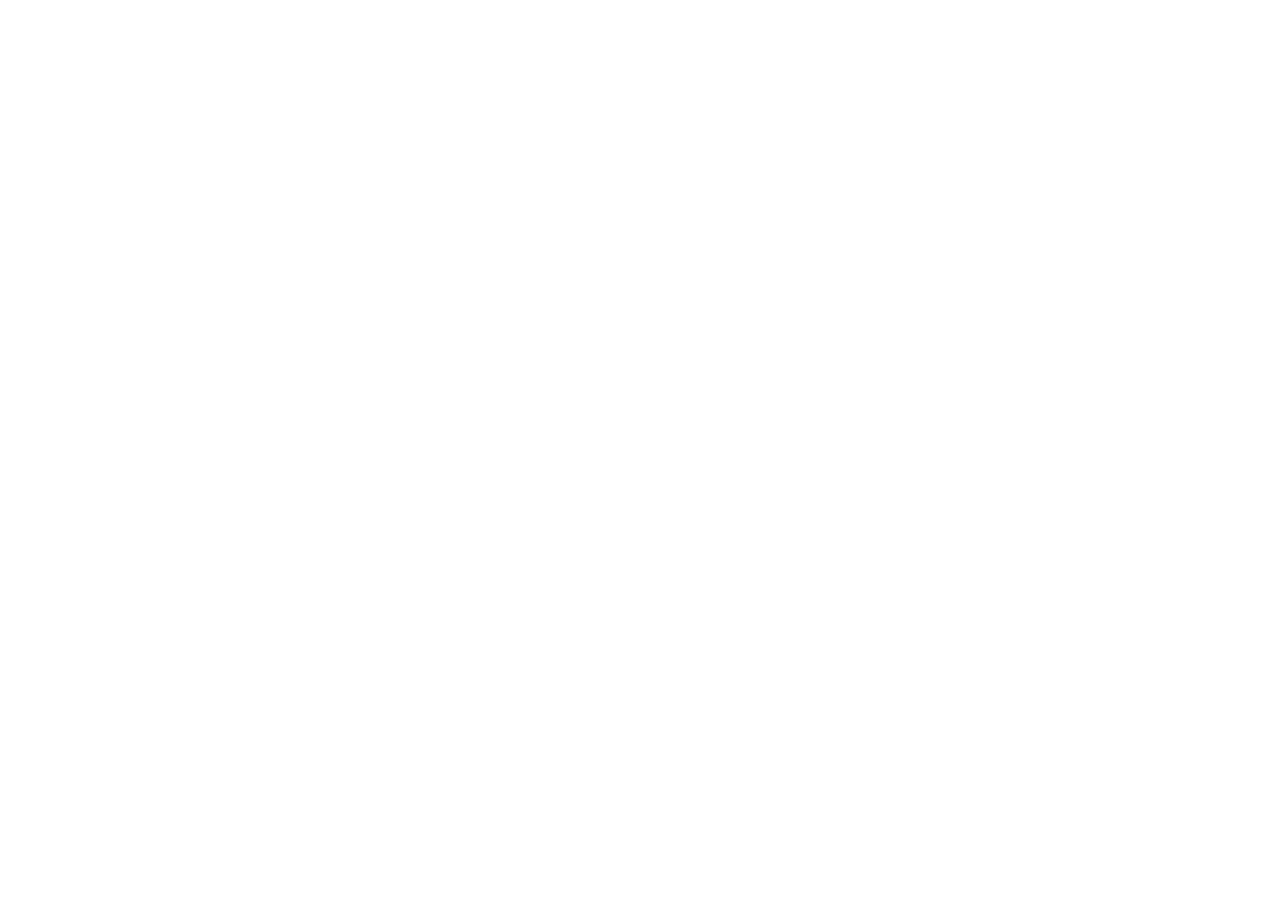
==== oasis/public/index.html @ 92f88943 "upload" ====
<!DOCTYPE html>
<html lang="en">
<head>
    <meta charset="UTF-8">
    <meta name="viewport" content="width=device-width, initial-scale=1.0">
    <title>Document</title>
    <link rel="stylesheet" href="stylesheets/style.css">
    <link rel="preconnect" href="https://fonts.googleapis.com">
    <link rel="preconnect" href="https://fonts.gstatic.com" crossorigin>
    <link href="https://fonts.googleapis.com/css2?family=Source+Sans+Pro:wght@200&display=swap" rel="stylesheet">
    <meta http-equiv="X-UA-Compatible" content="ie=edge">
    <script src="https://kit.fontawesome.com/4fb640db3a.js" crossorigin="anonymous"></script>
</head>
<body background="images/sea_background.png" style="background-size: 100%;">
    <div class="center">
        <div class="logo">
            <a href=""><img src="images/main_logo.png" alt=""></a>
        </div>
        <div class="pick"><a href="customer.html">GO</a></div>
    </div>
    <div class="login">
        <a href="/" class = "login_a">
            <img src="images/login.png" alt="">
        </a>
    </div>
</body>
</html>









































<!-- 
<header>
    <div class="header_main"><a href="/index.html" class="go_main"><img src="images/header_main.jpg" alt=""></a></div>
    <div class="header_select">
        <ol>
            <li>
                <a href="/">NEW ARRIVALS</a>
            </li>
            <li>
                <a href="/">PRODUCTS</a>
            </li>
            <li>
                <a href="/">LOOKBOOK</a>
            </li>
        </ol>
    </div>
</header>
<div class="center">
    <div class="center_1">
    <a href="/"><img src="images/mainshoes.jpg" alt=""></a>
    </div>
    <div class="center_2">
    <ol>
        <li><a href=""><i class="far fa-circle"></i></a></li>
        <li><a href=""><i class="far fa-circle"></i></a></li>
        <li><a href=""><i class="far fa-circle"></i></a></li>
    </ol>
    </div>  
    <div class="center_3">
        <div class="center_3_1"><a href="/"><i class="fas fa-chevron-left"></i></a></div>
        <div class="center_3_2"><a href="/"><i class="fas fa-chevron-right"></i></a></div>
    </div>
</div>


    <div class="main_1">
        <div class="main_1_name">
            <h2>SHOES</h2>
        </div>
        <div class="main_1_product">
            <div class="main_1_product_items">
                <a href="">
                    <img src="images/asics1.jpg" alt="">
                    <span>asics1</span>
                    <span>₩ 300,000</span>
                </a>
            </div>
            <div class="main_1_product_items">
                <a href="">
                    <img src="images/asics2.jpg" alt="">
                    <span>asics2</span>
                    <span>₩ 300,000</span>
                </a>
            </div>
            <div class="main_1_product_items">
                <a href="">
                    <img src="images/asics3.jpg" alt="">
                    <span>asics3</span>
                    <span>₩ 300,000</span>
                </a>
            </div>
            <div class="main_1_product_items">
                <a href="">
                    <img src="images/asics4.jpg" alt="">
                    <span>asics4</span>
                    <span>₩ 300,000</span>
                </a>
            </div>
            <div class="main_1_product_items">
                <a href="">
                    <img src="images/asics5.jpg" alt="">
                    <span>asics5</span>
                    <span>₩ 300,000</span>
                </a>
            </div>
            <div class="main_1_product_items">
                <a href="">
                    <img src="images/asics6.jpg" alt="">
                    <span>asics6</span>
                    <span>₩ 300,000</span>
                </a>
            </div>
        </div>
    </div>
    
    <div class="cross_1"> 
        <img src="images/asics5.jpg" alt="">
        <div class="cross_words_1">
            <h2>ITEMS</h2>
            <h2>아이템</h2>
        </div>
    </div>

    <div class="main_2">
        <div class="main_2_name">
            <h2>GLASSES</h2>
        </div>
        <div class="main_2_product">
            <div class="main_2_product_items">
                <a href="">
                    <img src="images/asics1.jpg" alt="">
                    <span>asics1</span>
                    <span>₩ 300,000</span>
                </a>
            </div>
            <div class="main_2_product_items">
                <a href="">
                    <img src="images/asics2.jpg" alt="">
                    <span>asics2</span>
                    <span>₩ 300,000</span>
                </a>
            </div>
            <div class="main_2_product_items">
                <a href="">
                    <img src="images/asics3.jpg" alt="">
                    <span>asics3</span>
                    <span>₩ 300,000</span>
                </a>
            </div>
            <div class="main_2_product_items">
                <a href="">
                    <img src="images/asics4.jpg" alt="">
                    <span>asics4</span>
                    <span>₩ 300,000</span>
                </a>
            </div>
            <div class="main_2_product_items">
                <a href="">
                    <img src="images/asics5.jpg" alt="">
                    <span>asics5</span>
                    <span>₩ 300,000</span>
                </a>
            </div>
            <div class="main_2_product_items">
                <a href="">
                    <img src="images/asics6.jpg" alt="">
                    <span>asics6</span>
                    <span>₩ 300,000</span>
                </a>
            </div>
        </div>
    </div>

    <div class="cross_2"> 
        <img src="images/asics5.jpg" alt="">
        <div class="cross_words_2">
            <h2>ITEMS</h2>
            <h2>아이템</h2>
        </div>
    </div>

    <div class="main_3">
        <span>LOOKBOOK</span>

        <div class="main_3_images">
            <img src="images/asics1.jpg" alt="">
            <img src="images/asics3.jpg" alt="">
            <img src="images/asics5.jpg" alt="">
            <img src="images/obsidian.jpg" alt="">
        </div>
    </div>

    <footer>
        <div class="footer_main"><a href=""><img src="" alt=""></a></div>
        <div class="footer_info">
            <div class="footer_info_1">
                <span>고객센터 : 1544-1234</span>
                <span>AM 10:00 ~ PM 5:00 (토, 일, 공유일 휴무)</span>
            </div>
            <div class="footer_info_2">
                <span>팀명 : 신기루</span>
                <span>주소 : 오아시스해커톤</span>
                <span></span>
                <span></span>
            </div>
            <div class="copyrights">
                <span>‌Copyrights © 2020 by ‌‌‌신기루. All Rights Reserved.</span>
            </div>
        </div>
    </footer> -->
---- oasis/public/stylesheets/style.css ----
body {
  margin: 0;
}
a {
  color: white;
}

.center {
  position: absolute;
  top: 50%;
  left: 50%;
  width: 500px;
  height: 300px;
  margin-left: -250px;
  margin-top: -150px;
  display: flex;
  flex-direction: column;
  justify-content: space-between;
}
.center > div {
  text-align: center;
}
.center .honam {
  font-size: 60px;
  color: white;
  font-weight: 900;
}

.center .honambox {
  font-size: 30px;
  color: white;
}

.login {
  text-align: end;
  margin-top: 15px;
  margin-right: 15px;
}
.login a {
  text-decoration: none;
}
.pick a {
  text-decoration: none;
  font-size: 20px;
  font-weight: 600;
}
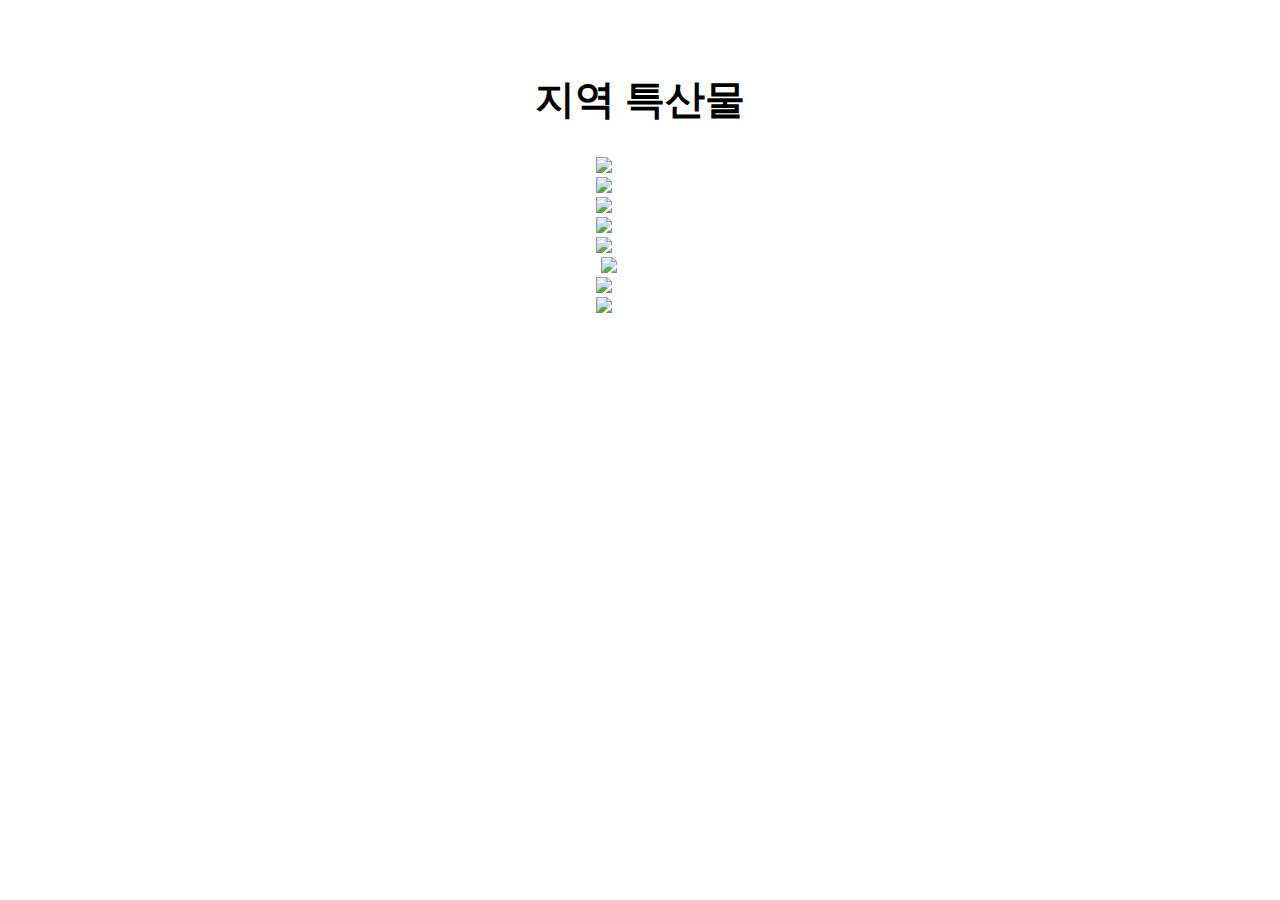
==== commit c79d8a3c: "main" ====
--- a/oasis/public/index.html
+++ b/oasis/public/index.html
@@ -10,19 +10,78 @@
     <link href="https://fonts.googleapis.com/css2?family=Source+Sans+Pro:wght@200&display=swap" rel="stylesheet">
     <meta http-equiv="X-UA-Compatible" content="ie=edge">
     <script src="https://kit.fontawesome.com/4fb640db3a.js" crossorigin="anonymous"></script>
+    <link rel="stylesheet" href="node_modules/@splidejs/splide/dist/css/splide.min.css">
+    <script src = "javascripts/index.js" defer></script>
+    <script src="http://code.jquery.com/jquery-latest.min.js"></script>
 </head>
-<body background="images/sea_background.png" style="background-size: 100%;">
-    <div class="center">
-        <div class="logo">
-            <a href=""><img src="images/main_logo.png" alt=""></a>
-        </div>
-        <div class="pick"><a href="customer.html">GO</a></div>
+<body>
+    <link rel="stylesheet" href="https://cdnjs.cloudflare.com/ajax/libs/Swiper/4.5.1/css/swiper.min.css">
+<script src="https://cdnjs.cloudflare.com/ajax/libs/Swiper/4.5.1/js/swiper.min.js"></script>
+    <div class="first_page">
+        <img src="images/sea_background.png" alt="">
+        <div class="center">
+            <div class="logo">
+                <a href=""><img src="images/main_logo.png" alt=""></a>
+            </div>
+        </div>
     </div>
     <div class="login">
         <a href="/" class = "login_a">
             <img src="images/login.png" alt="">
         </a>
     </div>
+    <div class="second_page">
+        <img src="images/land_background.png" alt="">
+    </div>
+        <header>
+            <span>지역 특산물</span>
+        </header>  
+            <div class="main_1">
+                <div class="main_1_product">
+                    <div class="swiper-container">
+                        <div class="swiper-wrapper">
+                            <div class="swiper-slide">
+                                <a href="bak.html"><img src="images/bak.png"><span>₩ 300,000</span></a>
+                            </div>
+                            <div class="swiper-slide">
+                                <a href="peach.html"><img src="images/bok.png"><span>₩ 300,000</span></a>
+                            </div>
+                            <div class="swiper-slide">
+                                <a href="watermelon.html"><img src="images/soo.png"><span>₩ 300,000</span></a>
+                            </div>
+                            <div class="swiper-slide">
+                                <a href="insam.html"><img src="images/in.png"><span>₩ 300,000</span></a>
+                            </div>
+                            <div class="swiper-slide">
+                                <a href="kimchi.html"><img src="images/kim.png"><span>₩ 300,000</span></a>
+                            </div>
+                            <div class="swiper-slide">
+                                <a href="gool.html"><<img src="images/gool.png"><span>₩ 300,000</span></a>
+                            </div>
+                            <div class="swiper-slide">
+                                <a href="ohdi.html"><img src="images/oh.png"><span>₩ 300,000</span></a>
+                            </div>
+                            <div class="swiper-slide">
+                                <a href="ssal.html"><img src="images/ssal.png"><span>₩ 300,000</span></a>
+                            </div>
+                        </div>
+                        <div class="swiper-button-next">
+                        </div>
+                        <div class="swiper-button-prev">
+                        </div>
+                        <div class="swiper-pagination"></div>
+                    </div>
+                    
+                </div>
+            </div>
+        </div>
+
+    <footer>
+        <img src="images/footer.png" alt="">
+    </footer>
+    <script>
+
+    </script>
 </body>
 </html>
 
@@ -245,4 +304,5 @@
                 <span>‌Copyrights © 2020 by ‌‌‌신기루. All Rights Reserved.</span>
             </div>
         </div>
-    </footer> -->+    </footer> -->
+
--- a/oasis/public/stylesheets/style.css
+++ b/oasis/public/stylesheets/style.css
@@ -4,18 +4,22 @@
 a {
   color: white;
 }
-
+.first_page {
+  width: 100%;
+  height: auto;
+}
+.first_page img {
+  width: 100%;
+  margin-bottom: 20px;
+}
 .center {
   position: absolute;
   top: 50%;
   left: 50%;
   width: 500px;
-  height: 300px;
+  height: 200px;
   margin-left: -250px;
-  margin-top: -150px;
-  display: flex;
-  flex-direction: column;
-  justify-content: space-between;
+  margin-top: -100px;
 }
 .center > div {
   text-align: center;
@@ -32,15 +36,65 @@
 }
 
 .login {
-  text-align: end;
+  position: absolute;
+  top: 0;
+  right: 0;
   margin-top: 15px;
   margin-right: 15px;
 }
 .login a {
   text-decoration: none;
 }
-.pick a {
-  text-decoration: none;
-  font-size: 20px;
-  font-weight: 600;
+.second_page img {
+  margin-top: 0;
+  width: 100%;
 }
+header {
+  font-size: 40px;
+  text-align: center;
+  margin-top: 30px;
+  margin-bottom: 30px;
+  font-weight: 900;
+}
+.main_1 .circle {
+  margin-left: 50%;
+  margin-bottom: 40px;
+}
+
+.main_1 .circle ol {
+  list-style: none;
+  display: flex;
+  padding-left: 0;
+  margin-left: -52px;
+}
+
+.main_1 .circle li {
+  padding-right: 10px;
+}
+.fas {
+  color: gray;
+}
+.swiper-container {
+  height: 420px;
+  border-radius: 7px;
+}
+
+.swiper-slide {
+  text-align: center;
+  display: flex;
+  align-items: center;
+  justify-content: center;
+  flex-direction: column;
+}
+.swiper-slide img {
+  max-width: 100%; /* 이미지 최대너비를 제한, 슬라이드에 이미지가 여러개가 보여질때 필요 */
+  /* 이 예제에서 필요해서 설정했습니다. 상황에따라 다를 수 있습니다. */
+}
+.swiper-button-next {
+  color: gray;
+}
+
+footer img {
+  margin-top: 10px;
+  width: 100%;
+}
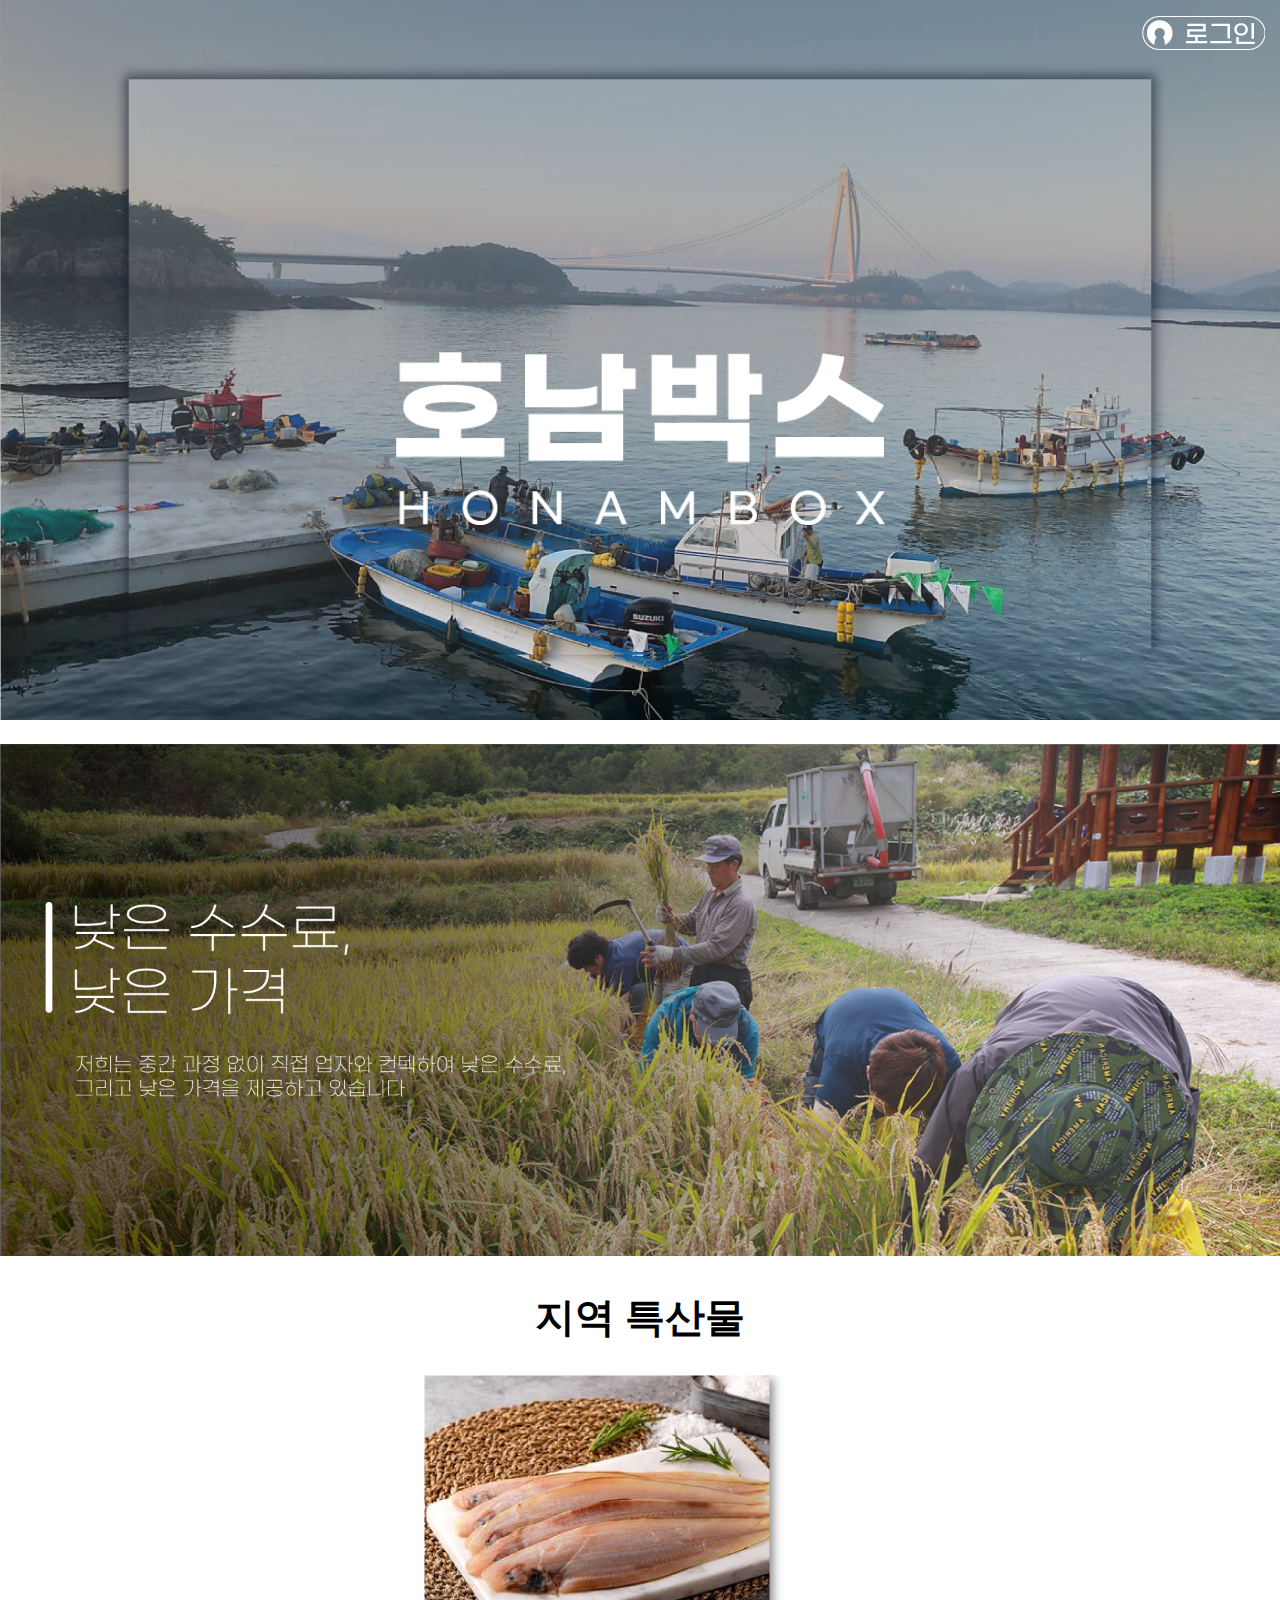
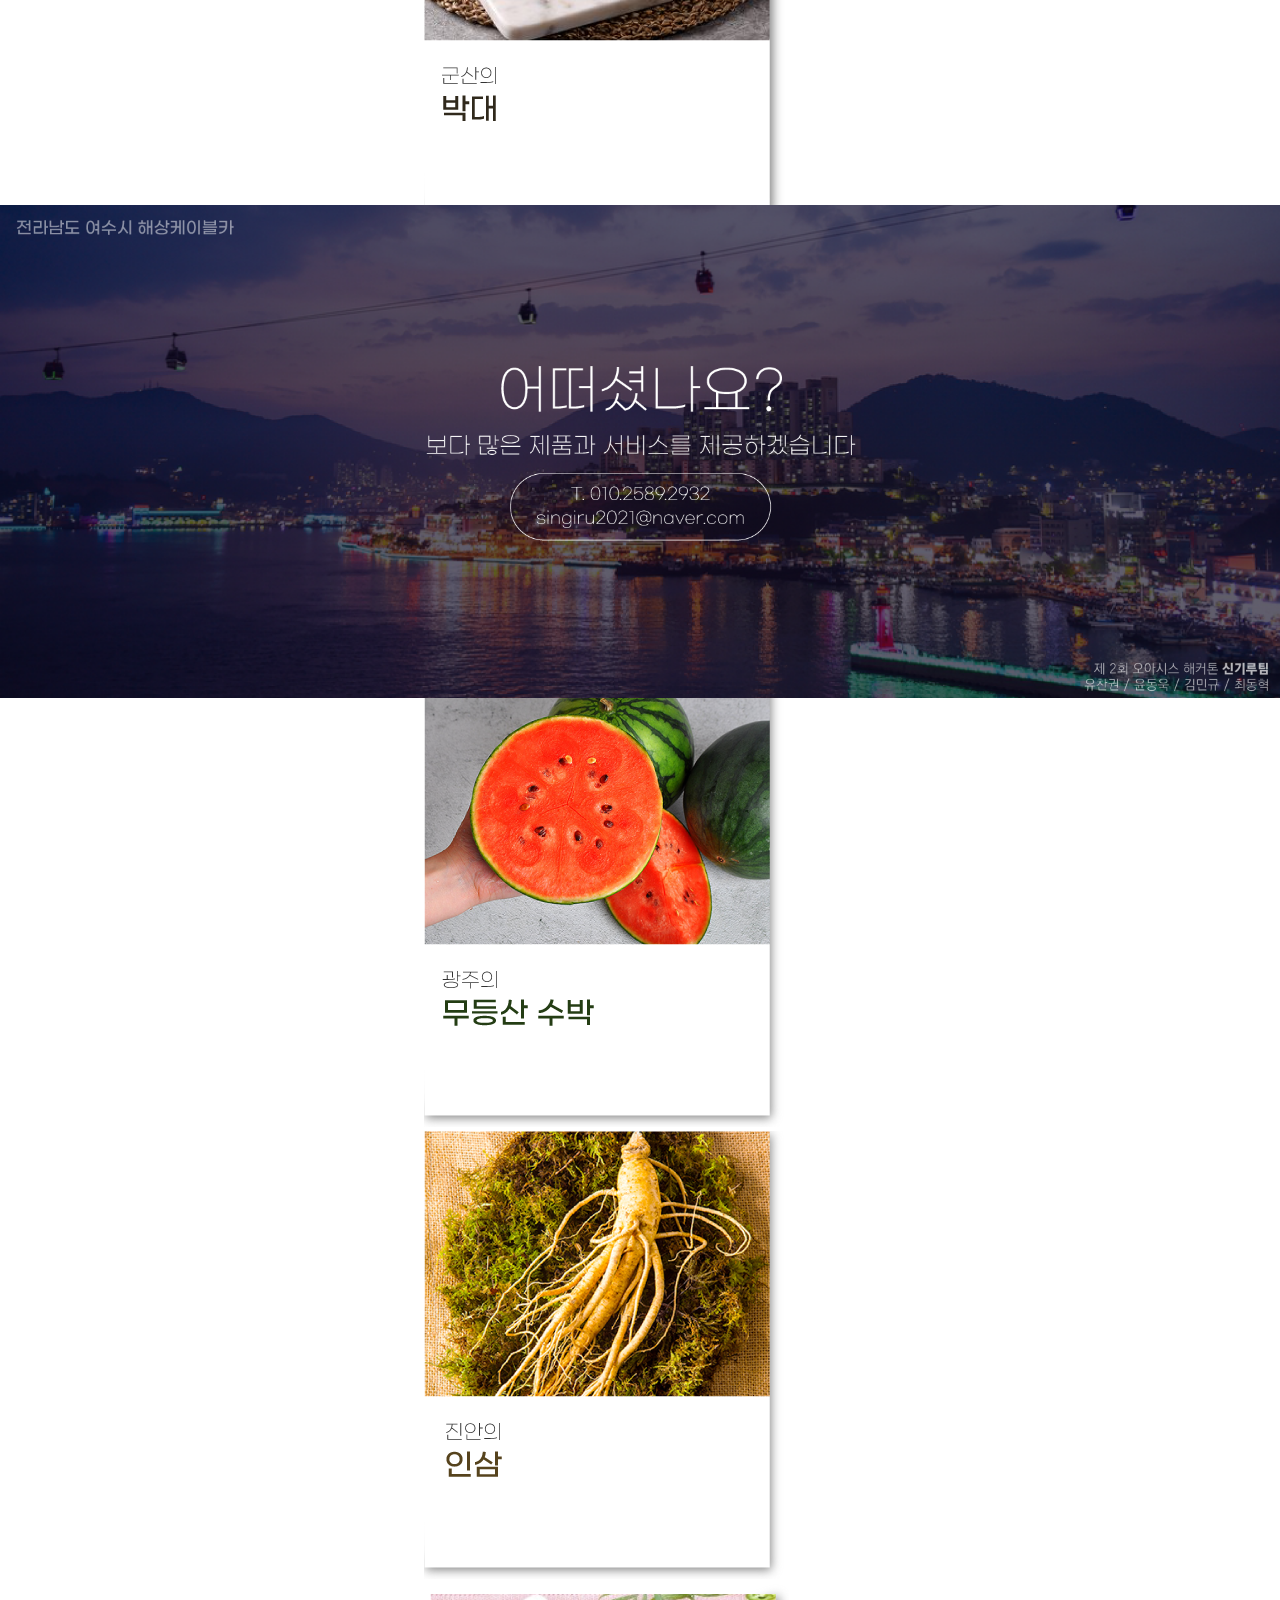
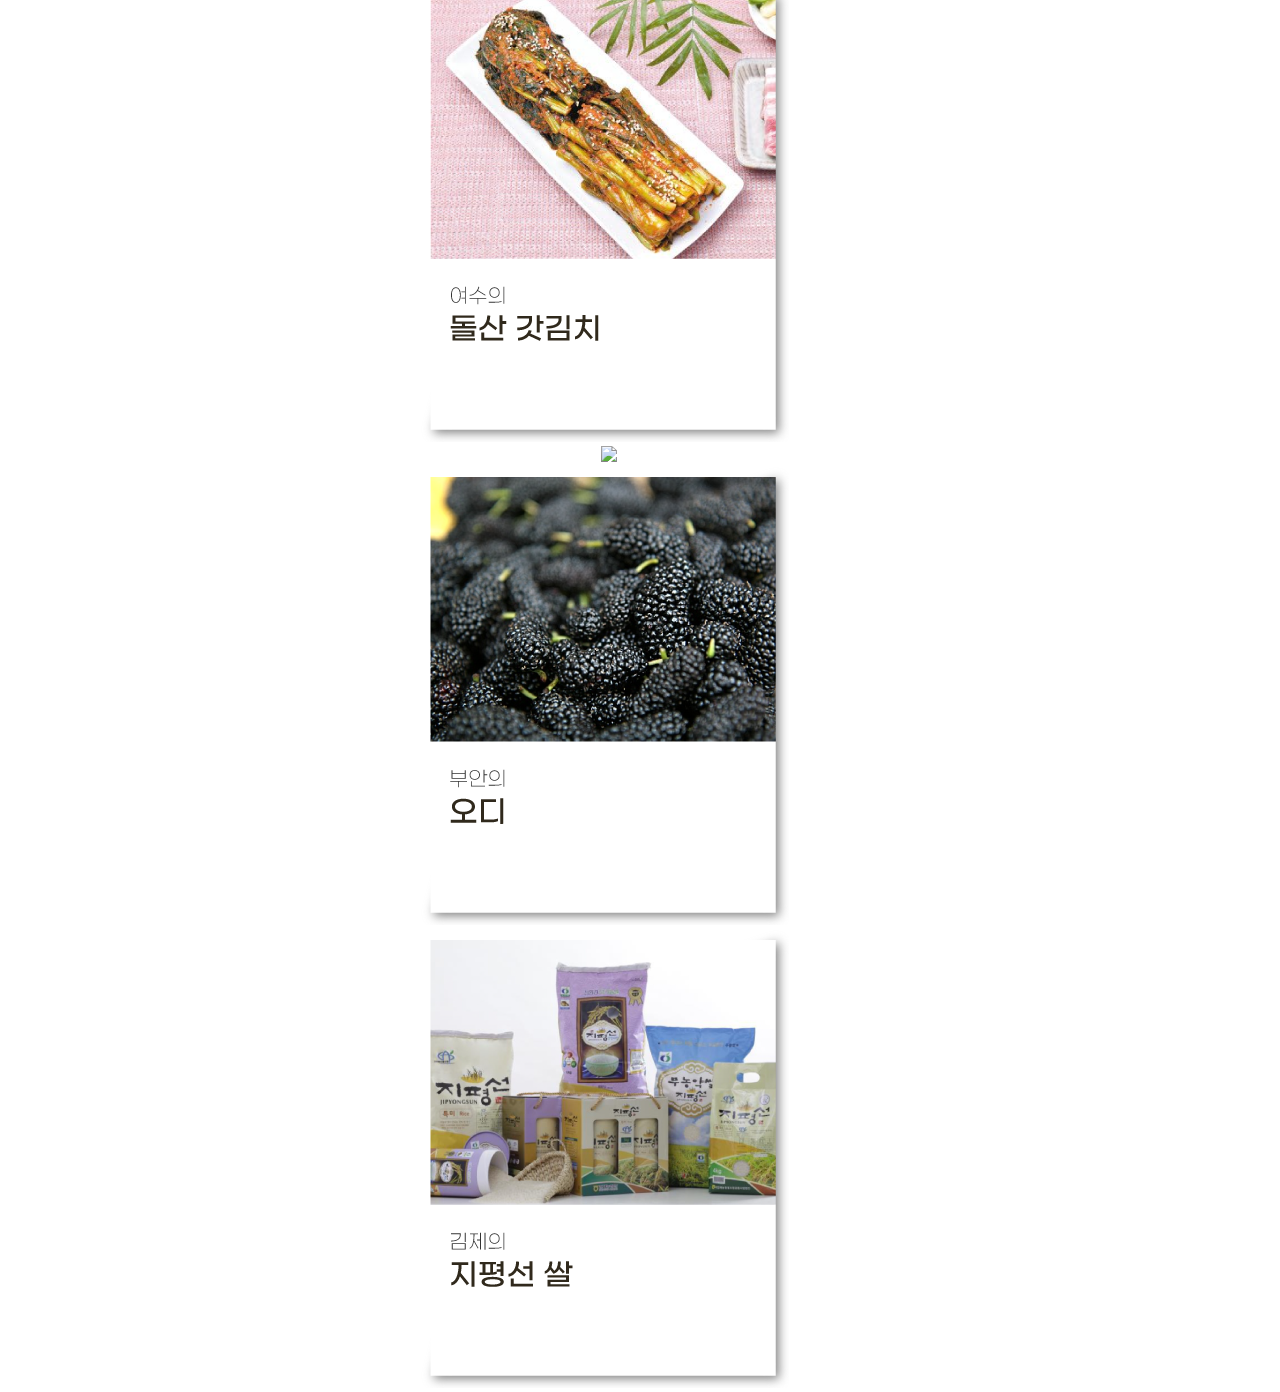
==== commit da973598: "purchase" ====
--- a/oasis/public/index.html
+++ b/oasis/public/index.html
@@ -26,7 +26,7 @@
         </div>
     </div>
     <div class="login">
-        <a href="/" class = "login_a">
+        <a href="login.html" class = "login_a">
             <img src="images/login.png" alt="">
         </a>
     </div>
@@ -56,10 +56,10 @@
                                 <a href="kimchi.html"><img src="images/kim.png"><span>₩ 300,000</span></a>
                             </div>
                             <div class="swiper-slide">
-                                <a href="gool.html"><<img src="images/gool.png"><span>₩ 300,000</span></a>
-                            </div>
-                            <div class="swiper-slide">
-                                <a href="ohdi.html"><img src="images/oh.png"><span>₩ 300,000</span></a>
+                                <a href="golbi.html"><<img src=ㅔㅕ"images/gool.png"><span>₩ 300,000</span></a>
+                            </div>
+                            <div class="swiper-slide">
+                                <a href="odi.html"><img src="images/oh.png"><span>₩ 300,000</span></a>
                             </div>
                             <div class="swiper-slide">
                                 <a href="ssal.html"><img src="images/ssal.png"><span>₩ 300,000</span></a>
